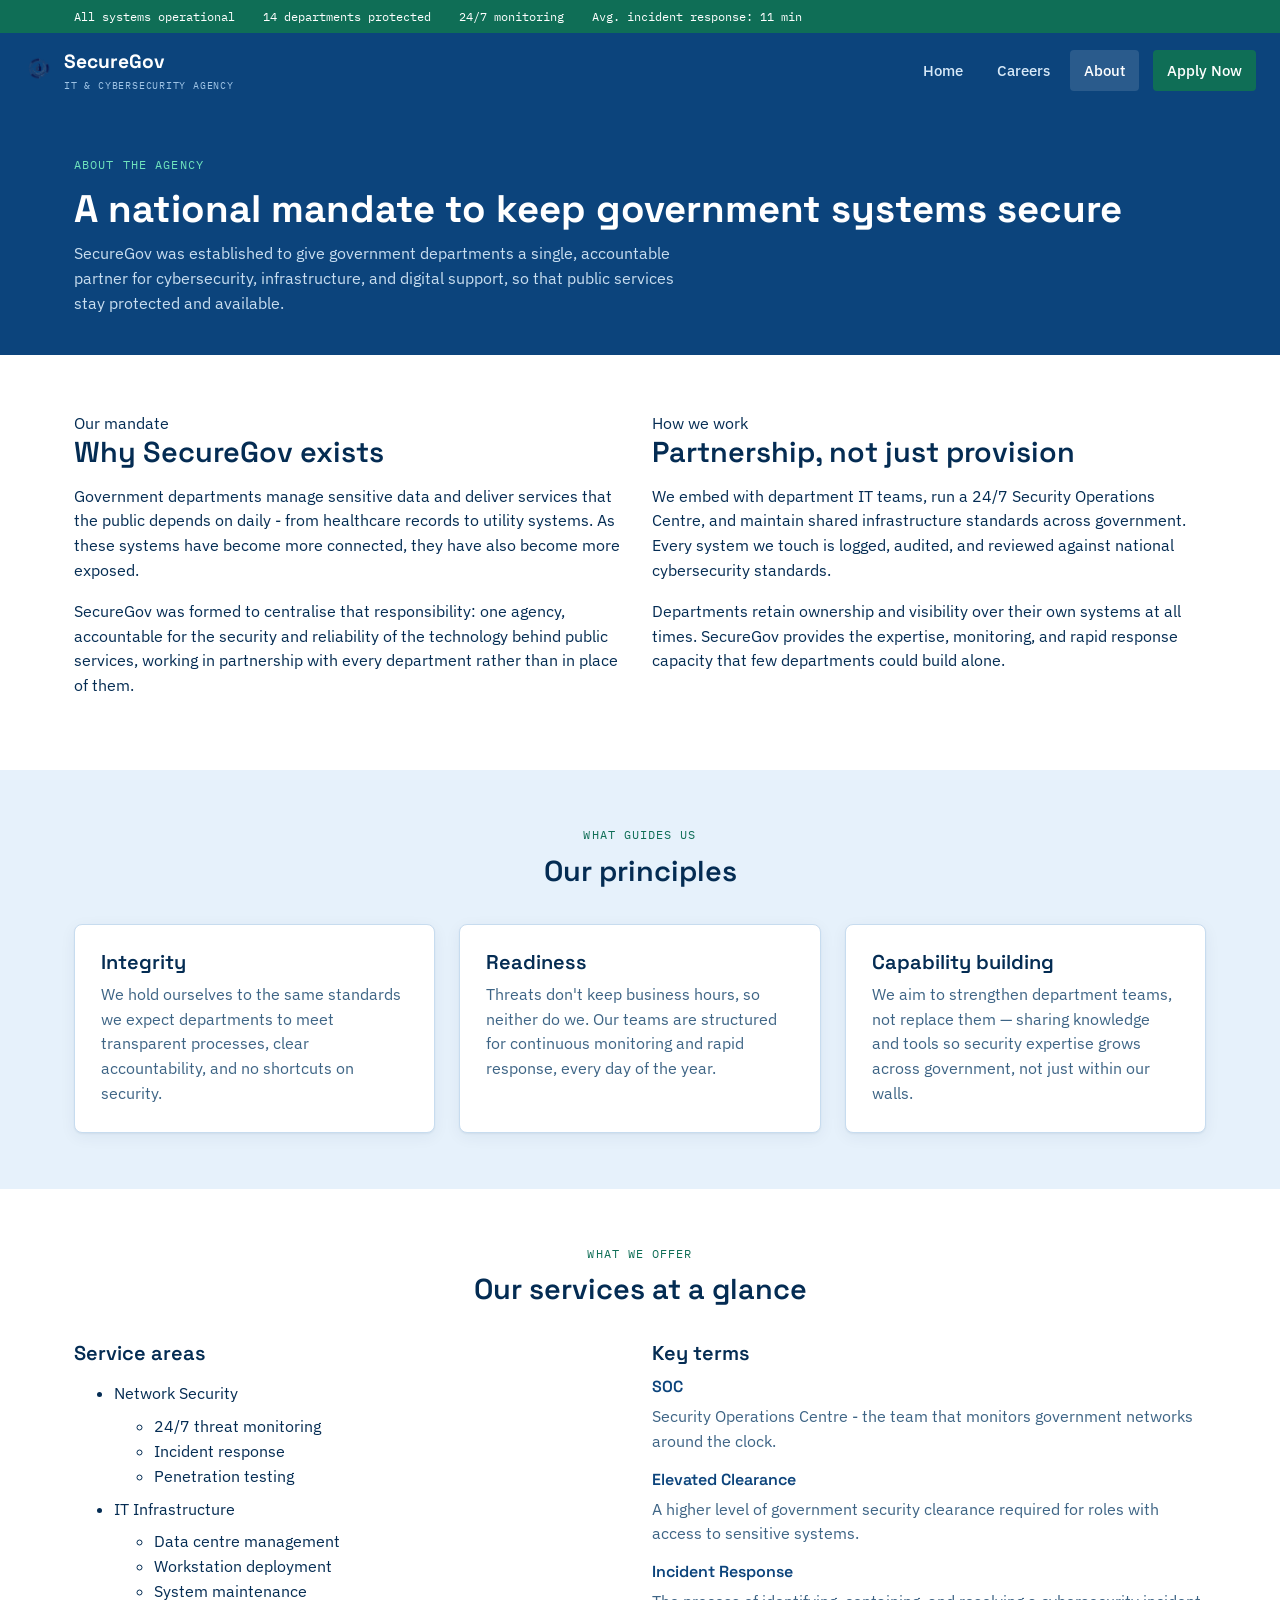
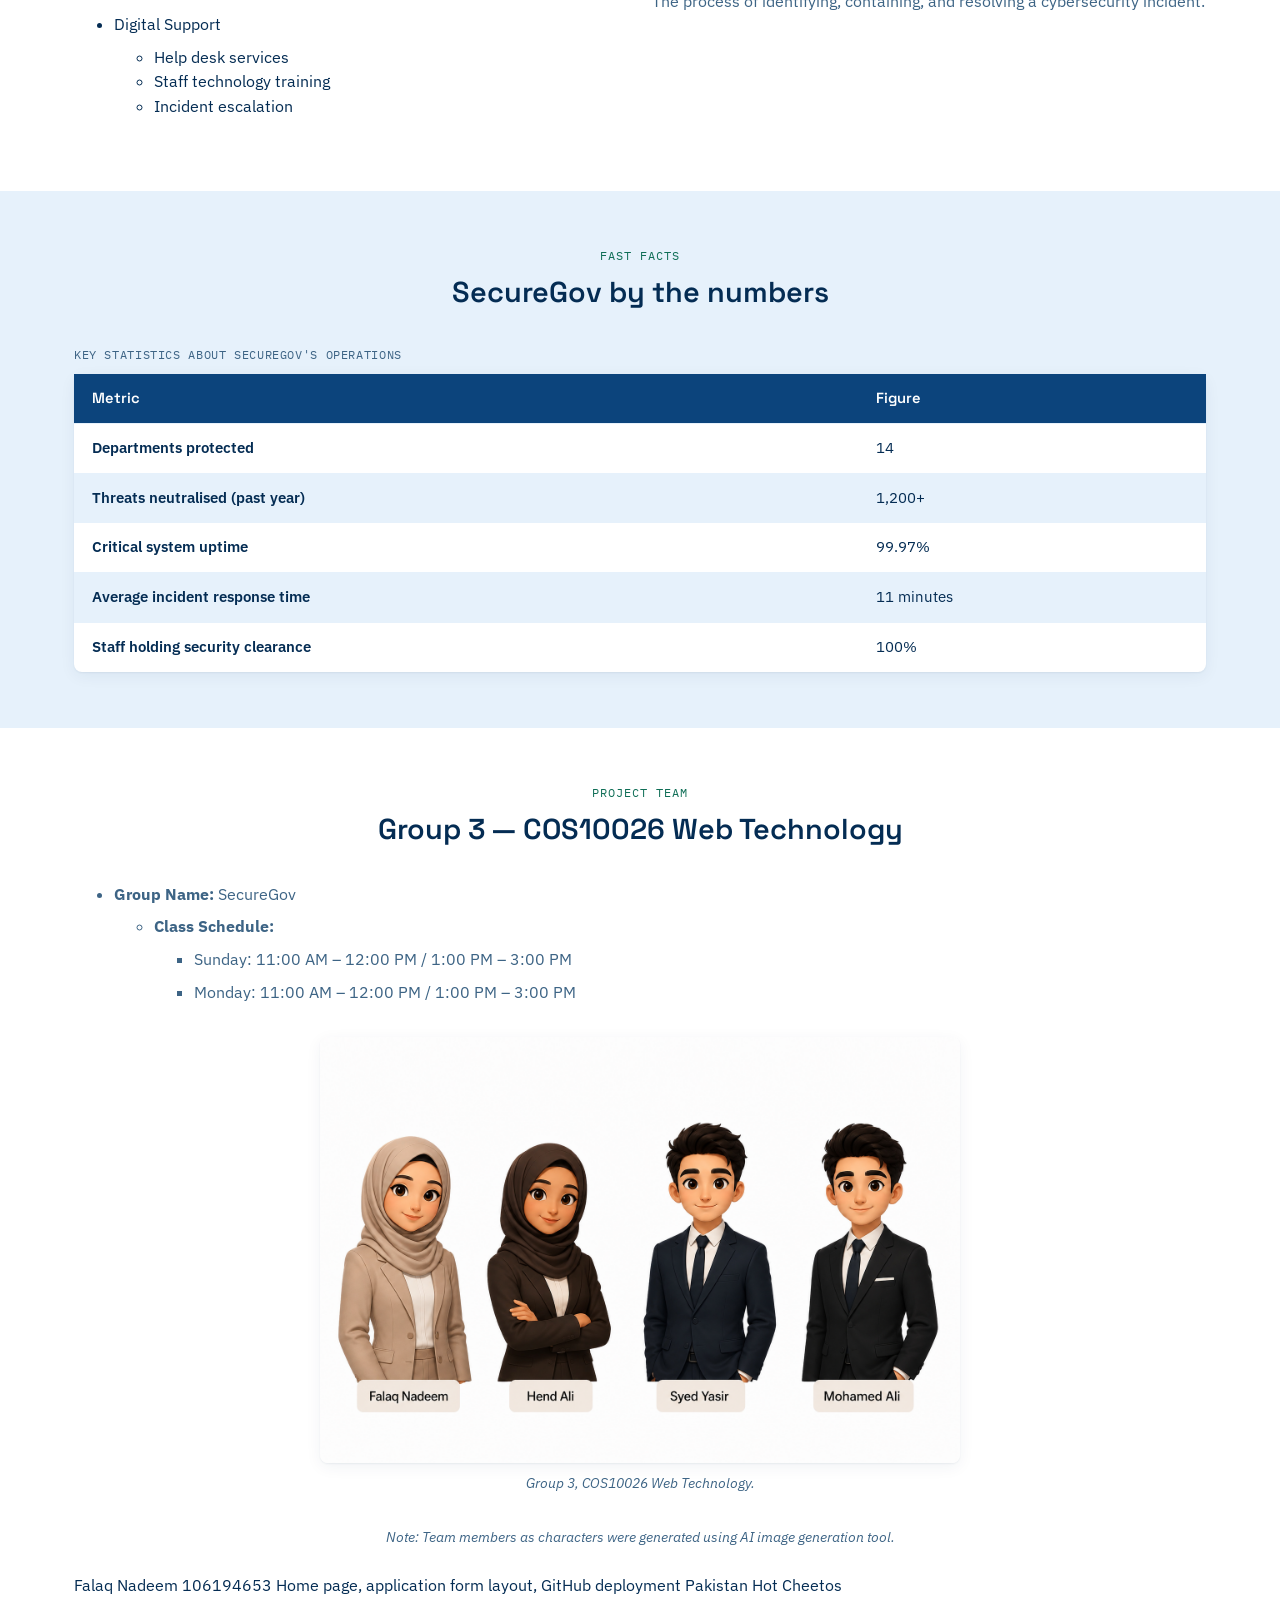
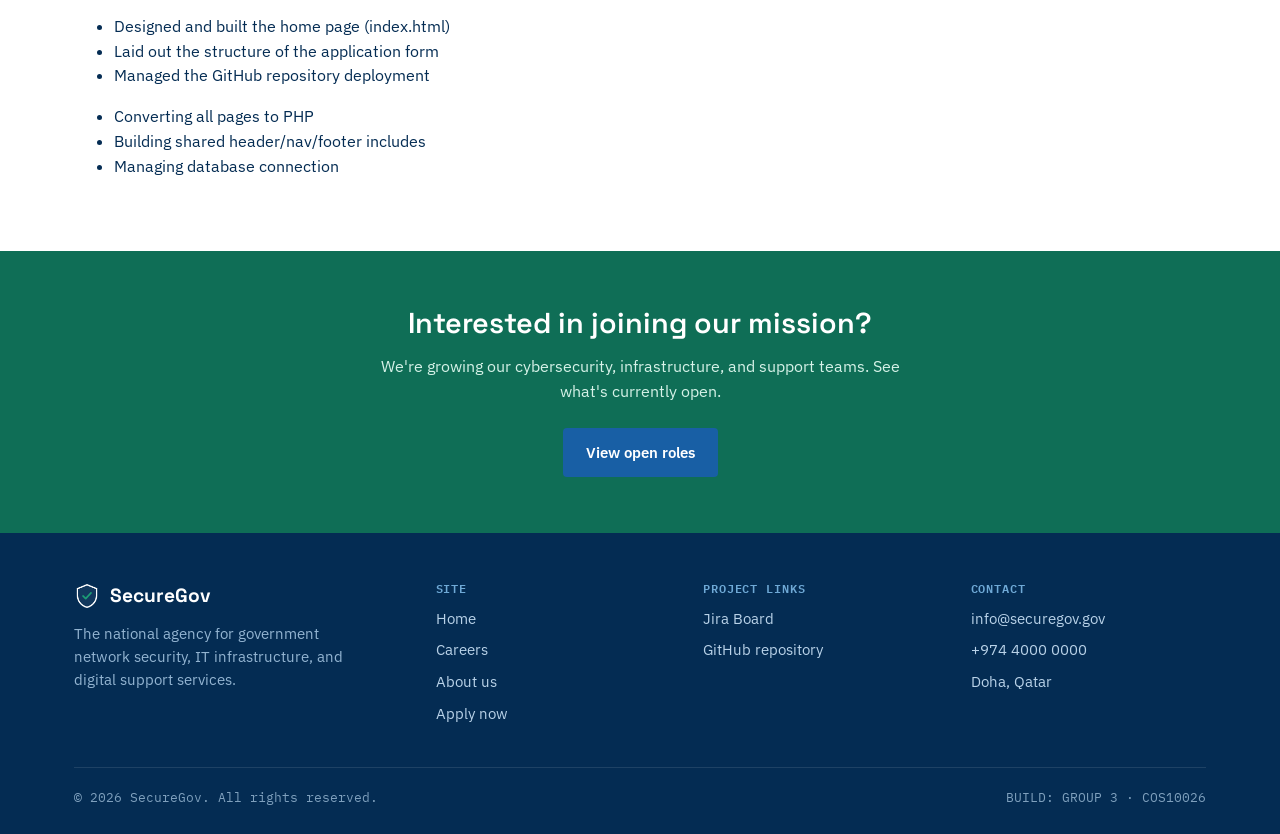
==== about.HTML @ c40da38f "Rename about.PHP to about.HTML" ====
<!DOCTYPE html>
<html lang="en">
<head>
  <meta charset="UTF-8">
  <meta name="viewport" content="width=device-width, initial-scale=1.0">
  <title>About Us | SecureGov</title>
  <meta name="description" content="Learn about SecureGov's mandate, leadership, and approach to protecting government networks and digital infrastructure.">
  <link rel="preconnect" href="https://fonts.googleapis.com">
  <link href="https://fonts.googleapis.com/css2?family=Space+Grotesk:wght@500;600;700&family=IBM+Plex+Sans:wght@400;500;600;700&family=IBM+Plex+Mono:wght@400;500;600&display=swap" rel="stylesheet">
  
  <link rel="stylesheet" href="css/index.css">
  <link rel="stylesheet" href="css/about.css">
</head>
<body>

  <div class="top-bar">
    <div class="container">
      <span>All systems operational</span>
      <span>14 departments protected</span>
      <span>24/7 monitoring</span>
      <span>Avg. incident response: 11 min</span>
    </div>
  </div>

  <header class="site-header">
    <input type="checkbox" id="navigation-toggle-checkbox">
    <div class="nav-row">
      <a href="index.html" class="brand">
        <img src="images/logo.png" alt="SecureGov logo" width="30" height="30">
        <span>SecureGov<span class="org-type">IT &amp; Cybersecurity Agency</span></span>
      </a>
      <label for="navigation-toggle-checkbox" class="navigation-toggle-label">&#9776;</label>
      <nav class="main-nav">
        <a href="index.html">Home</a>
        <a href="jobs.html">Careers</a>
        <a href="about.html" aria-current="page">About</a>
        <a href="apply.html" class="nav-cta">Apply Now</a>
      </nav>
    </div>
  </header>

  <div class="page-header">
    <div class="container">
      <span class="eyebrow-label">About the agency</span>
      <h1>A national mandate to keep government systems secure</h1>
      <p>SecureGov was established to give government departments a single, accountable partner for cybersecurity, infrastructure, and digital support, so that public services stay protected and available.</p>
    </div>
  </div>

  <section class="section-white">
    <div class="container">
      <div class="grid-2">
        <div>
          <span class="eyebrow-label">Our mandate</span>
          <h2>Why SecureGov exists</h2>
          <p>Government departments manage sensitive data and deliver services that the public depends on daily - from healthcare records to utility systems. As these systems have become more connected, they have also become more exposed.</p>
          <p>SecureGov was formed to centralise that responsibility: one agency, accountable for the security and reliability of the technology behind public services, working in partnership with every department rather than in place of them.</p>
        </div>
        <div>
          <span class="eyebrow-label">How we work</span>
          <h2>Partnership, not just provision</h2>
          <p>We embed with department IT teams, run a 24/7 Security Operations Centre, and maintain shared infrastructure standards across government. Every system we touch is logged, audited, and reviewed against national cybersecurity standards.</p>
          <p>Departments retain ownership and visibility over their own systems at all times. SecureGov provides the expertise, monitoring, and rapid response capacity that few departments could build alone.</p>
        </div>
      </div>
    </div>
  </section>

  <section class="section-light">
    <div class="container">
      <div class="section-head center">
        <span class="eyebrow-label">What guides us</span>
        <h2>Our principles</h2>
      </div>
      <div class="grid-3">
        <div class="card">
          <h3>Integrity</h3>
          <p>We hold ourselves to the same standards we expect departments to meet transparent processes, clear accountability, and no shortcuts on security.</p>
        </div>
        <div class="card">
          <h3>Readiness</h3>
          <p>Threats don't keep business hours, so neither do we. Our teams are structured for continuous monitoring and rapid response, every day of the year.</p>
        </div>
        <div class="card">
          <h3>Capability building</h3>
          <p>We aim to strengthen department teams, not replace them — sharing knowledge and tools so security expertise grows across government, not just within our walls.</p>
        </div>
      </div>
    </div>
  </section>

  <section class="section-white">
    <div class="container">
      <div class="section-head center">
        <span class="eyebrow-label">What we offer</span>
        <h2>Our services at a glance</h2>
      </div>
      <div class="grid-2">
        <div>
          <h3>Service areas</h3>
          <ul>
            <li>Network Security
              <ul>
                <li>24/7 threat monitoring</li>
                <li>Incident response</li>
                <li>Penetration testing</li>
              </ul>
            </li>
            <li>IT Infrastructure
              <ul>
                <li>Data centre management</li>
                <li>Workstation deployment</li>
                <li>System maintenance</li>
              </ul>
            </li>
            <li>Digital Support
              <ul>
                <li>Help desk services</li>
                <li>Staff technology training</li>
                <li>Incident escalation</li>
              </ul>
            </li>
          </ul>
        </div>
        <div>
          <h3>Key terms</h3>
          <dl>
            <dt>SOC</dt>
            <dd>Security Operations Centre - the team that monitors government networks around the clock.</dd>
            <dt>Elevated Clearance</dt>
            <dd>A higher level of government security clearance required for roles with access to sensitive systems.</dd>
            <dt>Incident Response</dt>
            <dd>The process of identifying, containing, and resolving a cybersecurity incident.</dd>
          </dl>
        </div>
      </div>
    </div>
  </section>

  <section class="section-light">
    <div class="container">
      <div class="section-head center">
        <span class="eyebrow-label">Fast facts</span>
        <h2>SecureGov by the numbers</h2>
      </div>
      <table>
        <caption>Key statistics about SecureGov's operations</caption>
        <thead>
          <tr>
            <th scope="col">Metric</th>
            <th scope="col">Figure</th>
          </tr>
        </thead>
        <tbody>
          <tr>
            <th scope="row">Departments protected</th>
            <td>14</td>
          </tr>
          <tr>
            <th scope="row">Threats neutralised (past year)</th>
            <td>1,200+</td>
          </tr>
          <tr>
            <th scope="row">Critical system uptime</th>
            <td>99.97%</td>
          </tr>
          <tr>
            <th scope="row">Average incident response time</th>
            <td>11 minutes</td>
          </tr>
          <tr>
            <th scope="row">Staff holding security clearance</th>
            <td>100%</td>
          </tr>
        </tbody>
      </table>
    </div>
  </section>

  <section class="section-white">
    <div class="container">
      <div class="section-head center">
        <span class="eyebrow-label">Project team</span>
        <h2>Group 3 — COS10026 Web Technology</h2>
      </div>

      <ul class="group-info-list">
        <li><strong>Group Name:</strong> SecureGov
          <ul>
            <li><strong>Class Schedule:</strong>
              <ul>
                <li>Sunday: 11:00 AM – 12:00 PM / 1:00 PM – 3:00 PM</li>
                <li>Monday: 11:00 AM – 12:00 PM / 1:00 PM – 3:00 PM</li>
              </ul>
            </li>
          </ul>
        </li>
      </ul>

      <figure class="group-figure">
        <img src="images/team-logo.png" alt="AI-generated avatars of Group 3 team members">
        <figcaption>Group 3, COS10026 Web Technology.</figcaption>
      </figure>
      <p class="ai-credit"><em>Note: Team members as characters were generated using AI image generation tool.</em></p>

      <div class="table-scroll">
       <tr>
  <th scope="row" data-label="Name">Falaq Nadeem</th>

  <td data-label="Student ID">
    106194653
  </td>

  <td data-label="Contribution">
    Home page, application form layout, GitHub deployment
  </td>

  <td data-label="Hometown">
    Pakistan
  </td>

  <td data-label="Coding Snack">
    Hot Cheetos
  </td>

  <td data-label="Part 1">
    <ul>
      <li>Designed and built the home page (index.html)</li>
      <li>Laid out the structure of the application form</li>
      <li>Managed the GitHub repository deployment</li>
    </ul>
  </td>

  <td data-label="Part 2">
    <ul>
      <li>Converting all pages to PHP</li>
      <li>Building shared header/nav/footer includes</li>
      <li>Managing database connection</li>
    </ul>
  </td>
</tr>
        </div>
    </div>
  </section>

  <section class="cta-band">
    <div class="container">
      <h2>Interested in joining our mission?</h2>
      <p>We're growing our cybersecurity, infrastructure, and support teams. See what's currently open.</p>
      <a href="jobs.html" class="btn btn-primary">View open roles</a>
    </div>
  </section>

  <footer class="site-footer">
    <div class="container">
      <div class="footer-grid">
        <div>
          <a href="index.html" class="brand footer-brand">
            <img src="images/shield-logo-footer.png" alt="SecureGov logo" width="26">
            <span>SecureGov</span>
          </a>
          <p>The national agency for government network security, IT infrastructure, and digital support services.</p>
        </div>
        <div class="footer-col">
          <h3>Site</h3>
          <ul>
            <li><a href="index.html">Home</a></li>
            <li><a href="jobs.html">Careers</a></li>
            <li><a href="about.html">About us</a></li>
            <li><a href="apply.html">Apply now</a></li>
          </ul>
        </div>
        <div class="footer-col">
          <h3>Project Links</h3>
          <ul>
            <li><a href="https://buc-team-securegov.atlassian.net/jira/software/projects/SEC/boards/1" target="_blank">Jira Board</a></li>
            <li><a href="https://github.com/falaq01/Group3-cos10026" target="_blank">GitHub repository</a></li>
          </ul>
        </div>
        <div class="footer-col">
          <h3>Contact</h3>
          <ul>
            <li><a href="mailto:info@securegov.gov">info@securegov.gov</a></li>
            <li><a href="tel:+974400000000">+974 4000 0000</a></li>
            <li>Doha, Qatar</li>
          </ul>
        </div>
      </div>
      <div class="footer-bottom">
        <span>&copy; 2026 SecureGov. All rights reserved.</span>
        <span>BUILD: GROUP 3 &middot; COS10026</span>
      </div>
    </div>
  </footer>
</body>
</html>
---- css/index.css ----
:root {
  --navy-deep: #0C447C;
  --navy-darker: #042C53;
  --blue-primary: #185FA5;
  --blue-accent: #378ADD;
  --teal-secondary: #0F6E56;
  --teal-bright: #1D9E75;
  --bg-light: #E6F1FB;
  --white: #FFFFFF;
  --border-soft: #C7DCEF;
  --text-muted: #3D6485;
  --shadow-card: 0 1px 2px rgba(4, 44, 83, 0.06), 0 4px 16px rgba(4, 44, 83, 0.06);

  --font-display: 'Space Grotesk', Arial, sans-serif;
  --font-body: 'IBM Plex Sans', Arial, sans-serif;
  --font-mono: 'IBM Plex Mono', 'Courier New', monospace;

  --max-width: 1180px;
  --radius-sm: 4px;
  --radius-md: 8px;
}

* { box-sizing: border-box; }

body {
  margin: 0;
  font-family: var(--font-body);
  color: var(--navy-darker);
  background: var(--bg-light);
  line-height: 1.55;
}

h1, h2, h3, h4 {
  font-family: var(--font-display);
  color: var(--navy-darker);
  line-height: 1.15;
  margin: 0 0 0.5em 0;
}
h1 { font-size: 2.4rem; font-weight: 700; }
h2 { font-size: 1.8rem; font-weight: 600; }
h3 { font-size: 1.25rem; font-weight: 600; }

p { margin: 0 0 1em 0; }

a {
  color: var(--blue-primary);
  text-decoration: none;
}
a:hover { color: var(--blue-accent); }

img { max-width: 100%; display: block; }

.container {
  max-width: var(--max-width);
  margin: 0 auto;
  padding: 0 24px;
}

a:focus, button:focus, input:focus, select:focus, textarea:focus, label:focus-within {
  outline: 3px solid var(--teal-bright);
  outline-offset: 2px;
}

.top-bar {
  background: var(--teal-secondary);
  color: var(--white);
  font-family: var(--font-mono);
  font-size: 0.78rem;
}
.top-bar .container {
  display: flex;
  flex-wrap: wrap;
  gap: 10px 28px;
  padding: 7px 24px;
}

header.site-header {
  background: var(--navy-deep);
}
.nav-row {
  display: flex;
  align-items: center;
  justify-content: space-between;
  padding: 14px 24px;
  flex-wrap: wrap;
}
.brand {
  display: flex;
  align-items: center;
  gap: 10px;
  color: var(--white);
  font-family: var(--font-display);
  font-weight: 700;
  font-size: 1.2rem;
}
.brand:hover { color: var(--white); }
.brand .org-type {
  display: block;
  font-family: var(--font-mono);
  font-weight: 400;
  font-size: 0.62rem;
  letter-spacing: 0.08em;
  color: #9FC4E6;
  text-transform: uppercase;
  margin-top: 1px;
}

#navigation-toggle-checkbox {
  position: absolute;
  left: -9999px;
}
.navigation-toggle-label {
  display: none;
  color: var(--white);
  font-size: 1.7rem;
  line-height: 1;
  cursor: pointer;
  padding: 4px 8px;
}

nav.main-nav {
  display: flex;
  align-items: center;
  gap: 6px;
}
nav.main-nav a {
  color: #D7E9F8;
  font-weight: 500;
  font-size: 0.94rem;
  padding: 9px 14px;
  border-radius: var(--radius-sm);
}
nav.main-nav a:hover { background: rgba(255,255,255,0.08); color: var(--white); }
nav.main-nav a[aria-current="page"] { color: var(--white); background: rgba(255,255,255,0.12); }
nav.main-nav a.nav-cta { background: var(--teal-secondary); color: var(--white); margin-left: 8px; }
nav.main-nav a.nav-cta:hover { background: var(--teal-bright); }

@media (max-width: 860px) {
  .navigation-toggle-label { display: block; order: 1; }
  .brand { order: 0; }
  nav.main-nav {
    order: 2;
    flex-basis: 100%;
    flex-direction: column;
    align-items: stretch;
    gap: 2px;
    max-height: 0;
    overflow: hidden;
    transition: max-height 0.25s ease;
  }
  #navigation-toggle-checkbox:checked ~ .nav-row nav.main-nav,
  #navigation-toggle-checkbox:checked + .nav-row nav.main-nav {
    max-height: 400px;
    padding-top: 10px;
  }
  nav.main-nav a.nav-cta { margin-left: 0; text-align: center; }
}

.btn {
  display: inline-block;
  font-family: var(--font-body);
  font-weight: 600;
  font-size: 0.95rem;
  padding: 12px 22px;
  border-radius: var(--radius-sm);
  border: 1.5px solid transparent;
  cursor: pointer;
  text-align: center;
}
.btn-primary { background: var(--blue-primary); color: var(--white); }
.btn-primary:hover { background: var(--blue-accent); color: var(--white); }
.btn-cta { background: var(--teal-secondary); color: var(--white); }
.btn-cta:hover { background: var(--teal-bright); color: var(--white); }
.btn-outline { background: transparent; color: var(--white); border-color: rgba(255,255,255,0.55); }
.btn-outline:hover { background: rgba(255,255,255,0.1); border-color: var(--white); }
.btn-outline-dark { background: transparent; color: var(--blue-primary); border-color: var(--blue-primary); }
.btn-outline-dark:hover { background: var(--blue-primary); color: var(--white); }

.hero {
  background: linear-gradient(135deg, #071832 0%, #0C447C 55%, #185FA5 100%);
  color: var(--white);
}
.hero .container {
  display: grid;
  grid-template-columns: 1.1fr 0.9fr;
  align-items: center;
  gap: 40px;
  padding: 64px 24px 76px;
}
.hero .eyebrow {
  font-family: var(--font-mono);
  font-size: 0.78rem;
  letter-spacing: 0.1em;
  text-transform: uppercase;
  color: #6FE3BD;
  margin-bottom: 14px;
  display: block;
}
.hero h1 { color: var(--white); margin-bottom: 18px; }
.hero p.lead { font-size: 1.08rem; color: #C9DEF0; max-width: 540px; margin-bottom: 28px; }
.hero-actions { display: flex; gap: 14px; flex-wrap: wrap; }

@media (max-width: 860px) {
  .hero .container { grid-template-columns: 1fr; padding: 44px 20px 50px; }
  .hero-visual { order: -1; max-width: 280px; margin: 0 auto; }
}

.node-diagram { width: 100%; height: auto; }
.node-diagram .line { stroke: #3D7CB4; stroke-width: 1.4; opacity: 0.85; }
.node-diagram .pulse-line { stroke: #6FE3BD; stroke-width: 1.6; stroke-dasharray: 6 6; }
.node-diagram .node-outer { fill: rgba(55, 138, 221, 0.18); }
.node-diagram .node-core { fill: #378ADD; }
.node-diagram .node-core.teal { fill: #1D9E75; }
.node-diagram .node-core.center { fill: #FFFFFF; }

section { padding: 56px 0; }
.section-light { background: var(--bg-light); }
.section-white { background: var(--white); }
.section-navy { background: var(--navy-deep); color: var(--white); }

.section-head { max-width: 640px; margin-bottom: 36px; }
.section-head.center { margin-left: auto; margin-right: auto; text-align: center; }
.section-head .eyebrow-label {
  font-family: var(--font-mono);
  font-size: 0.75rem;
  letter-spacing: 0.09em;
  text-transform: uppercase;
  color: var(--teal-secondary);
  display: block;
  margin-bottom: 10px;
}
.section-navy .section-head .eyebrow-label { color: #6FE3BD; }
.section-head p { color: var(--text-muted); }
.section-navy .section-head p { color: #C9DEF0; }

.grid-3 { display: grid; grid-template-columns: repeat(3, 1fr); gap: 24px; }
.grid-2 { display: grid; grid-template-columns: repeat(2, 1fr); gap: 24px; }
@media (max-width: 860px) {
  .grid-3, .grid-2 { grid-template-columns: 1fr; }
}

.card {
  background: var(--white);
  border: 1px solid var(--border-soft);
  border-radius: var(--radius-md);
  padding: 26px;
  box-shadow: var(--shadow-card);
}
.card .icon-badge {
  width: 44px; height: 44px;
  border-radius: var(--radius-sm);
  background: var(--bg-light);
  display: flex; align-items: center; justify-content: center;
  margin-bottom: 14px;
}
.card .icon-badge svg { width: 22px; height: 22px; }
.card h3 { margin-bottom: 8px; }
.card p:last-child { margin-bottom: 0; color: var(--text-muted); }

.stat-row {
  display: grid;
  grid-template-columns: repeat(4, 1fr);
  gap: 24px;
  border-top: 1px solid rgba(255,255,255,0.15);
  border-bottom: 1px solid rgba(255,255,255,0.15);
  padding: 32px 0;
}
.stat .num {
  font-family: var(--font-mono);
  font-size: 2rem;
  font-weight: 600;
  color: var(--teal-bright);
  display: block;
}
.stat .label { font-size: 0.85rem; color: #C9DEF0; }
@media (max-width: 860px) {
  .stat-row { grid-template-columns: repeat(2, 1fr); gap: 28px; }
}

.cta-band { background: var(--teal-secondary); color: var(--white); text-align: center; }
.cta-band h2 { color: var(--white); }
.cta-band p { color: #D6F2E8; max-width: 560px; margin: 0 auto 24px; }

footer.site-footer {
  background: var(--navy-darker);
  color: #B9D2E8;
  padding: 48px 0 26px;
  font-size: 0.92rem;
}
.footer-grid {
  display: grid;
  grid-template-columns: 1.4fr 1fr 1fr 1fr;
  gap: 32px;
  padding-bottom: 32px;
  border-bottom: 1px solid rgba(255,255,255,0.1);
}
.footer-grid .brand { color: var(--white); margin-bottom: 12px; }
.footer-grid p { color: #93B4D1; max-width: 280px; }
.footer-col h3 {
  font-family: var(--font-mono);
  font-size: 0.78rem;
  letter-spacing: 0.07em;
  text-transform: uppercase;
  color: #6FA9D6;
  margin-bottom: 12px;
}
.footer-col ul { list-style: none; margin: 0; padding: 0; }
.footer-col li { margin-bottom: 9px; }
.footer-col a { color: #B9D2E8; }
.footer-col a:hover { color: var(--white); }
.footer-bottom {
  display: flex; justify-content: space-between; align-items: center;
  flex-wrap: wrap; gap: 12px; padding-top: 20px;
  font-size: 0.82rem; color: #7FA0BD; font-family: var(--font-mono);
}
@media (max-width: 860px) { .footer-grid { grid-template-columns: 1fr 1fr; } }
@media (max-width: 560px) { .footer-grid { grid-template-columns: 1fr; } }

table {
  width: 100%;
  border-collapse: collapse;
  background: var(--white);
  border-radius: var(--radius-md);
  overflow: hidden;
  box-shadow: var(--shadow-card);
}
caption {
  text-align: left;
  font-family: var(--font-mono);
  font-size: 0.78rem;
  letter-spacing: 0.05em;
  text-transform: uppercase;
  color: var(--text-muted);
  margin-bottom: 10px;
}
th, td {
  text-align: left;
  padding: 13px 18px;
  border-bottom: 1px solid var(--bg-light);
  font-size: 0.92rem;
}
thead th {
  background: var(--navy-deep);
  color: var(--white);
  font-family: var(--font-display);
  font-weight: 600;
}
tbody th { color: var(--navy-darker); font-weight: 600; }
tbody tr:last-child td, tbody tr:last-child th { border-bottom: none; }
tbody tr:nth-child(even) { background: var(--bg-light); }

dl { margin: 0; }
dt {
  font-family: var(--font-display);
  font-weight: 600;
  color: var(--navy-deep);
  margin-top: 14px;
}
dt:first-child { margin-top: 0; }
dd { margin: 4px 0 0 0; color: var(--text-muted); }

ul ul { margin-top: 8px; margin-bottom: 8px; }

.page-header { background: var(--navy-deep); color: var(--white); padding: 48px 0 40px; }
.page-header .eyebrow-label {
  font-family: var(--font-mono);
  font-size: 0.78rem;
  letter-spacing: 0.09em;
  text-transform: uppercase;
  color: #6FE3BD;
  display: block;
  margin-bottom: 12px;
}
.page-header h1 { color: var(--white); margin-bottom: 10px; }
.page-header p { color: #C9DEF0; max-width: 620px; margin: 0; }
.page-header p { color: #C9DEF0; max-width: 620px; margin: 0; }
---- css/about.css ----
.group-info-list {
  margin: 24px 0 32px;
  color: #3d6485;
}

.group-info-list li {
  margin-bottom: 8px;
}

.group-figure {
  text-align: center;
  max-width: 640px;
  margin: 0 auto 32px;
}

.group-figure img {
  border-radius: 8px;
  box-shadow:
    0 1px 2px rgba(4, 44, 83, 0.06),
    0 4px 16px rgba(4, 44, 83, 0.06);
  max-width: 100%;
}

.group-figure figcaption {
  margin-top: 10px;
  color: #3d6485;
  font-size: 0.88rem;
  font-style: italic;
}

.table-scroll {
  width: 100%;
  margin-top: 24px;
}

.team-table {
  width: 100%;
  border-collapse: collapse;
  background-color: #ffffff;
  border-radius: 8px;
  overflow: hidden;
  box-shadow: 0 4px 16px rgba(4, 44, 83, 0.06);
}

.team-table th,
.team-table td {
  padding: 14px 16px;
  font-size: 0.9rem;
  text-align: left;
  vertical-align: top;
  border-bottom: 1px solid #e6f1fb;
}

.team-table thead th {
  background-color: #0c447c;
  color: #ffffff;
  font-weight: 600;
}

.team-table td ul {
  padding-left: 18px;
  margin: 0;
}

.team-table td ul li {
  margin-bottom: 4px;
  font-size: 0.85rem;
}

tr:hover {
  background-color: #e6f1fb;
}

.ai-credit {
  margin-top: 16px;
  font-size: 0.88rem;
  color: #3d6485;
  text-align: center;
}

.footer-brand {
  margin-bottom: 14px;
  display: inline-flex;
}

@media (max-width: 768px) {
  .group-figure {
    max-width: 100%;
  }

  .table-scroll {
    overflow-x: visible;
  }

  .team-table,
  .team-table thead,
  .team-table tbody,
  .team-table th,
  .team-table td,
  .team-table tr {
    display: block;
  }

  .team-table thead tr {
    position: absolute;
    top: -9999px;
    left: -9999px;
  }

  .team-table tbody tr {
    margin-bottom: 20px;
    border: 1px solid #c7dcef;
    border-radius: 12px;
    background: #ffffff;
    padding: 16px;
    box-shadow: 0 4px 16px rgba(4, 44, 83, 0.08);
  }

  .team-table tbody tr:hover {
    background-color: #ffffff;
  }

  .team-table td {
    border: none;
    border-bottom: 1px solid #e6f1fb;
    position: relative;
    padding: 10px 0;
    font-size: 0.88rem;
  }

  .team-table tr td:last-child {
    border-bottom: none;
  }

  .team-table td::before {
    content: attr(data-label);
    display: block;
    font-weight: 700;
    color: #0c447c;
    font-size: 0.82rem;
    text-transform: uppercase;
    letter-spacing: 0.5px;
    margin-bottom: 4px;
  }

  .team-table td ul {
    padding-left: 16px;
    margin-top: 4px;
  }
}
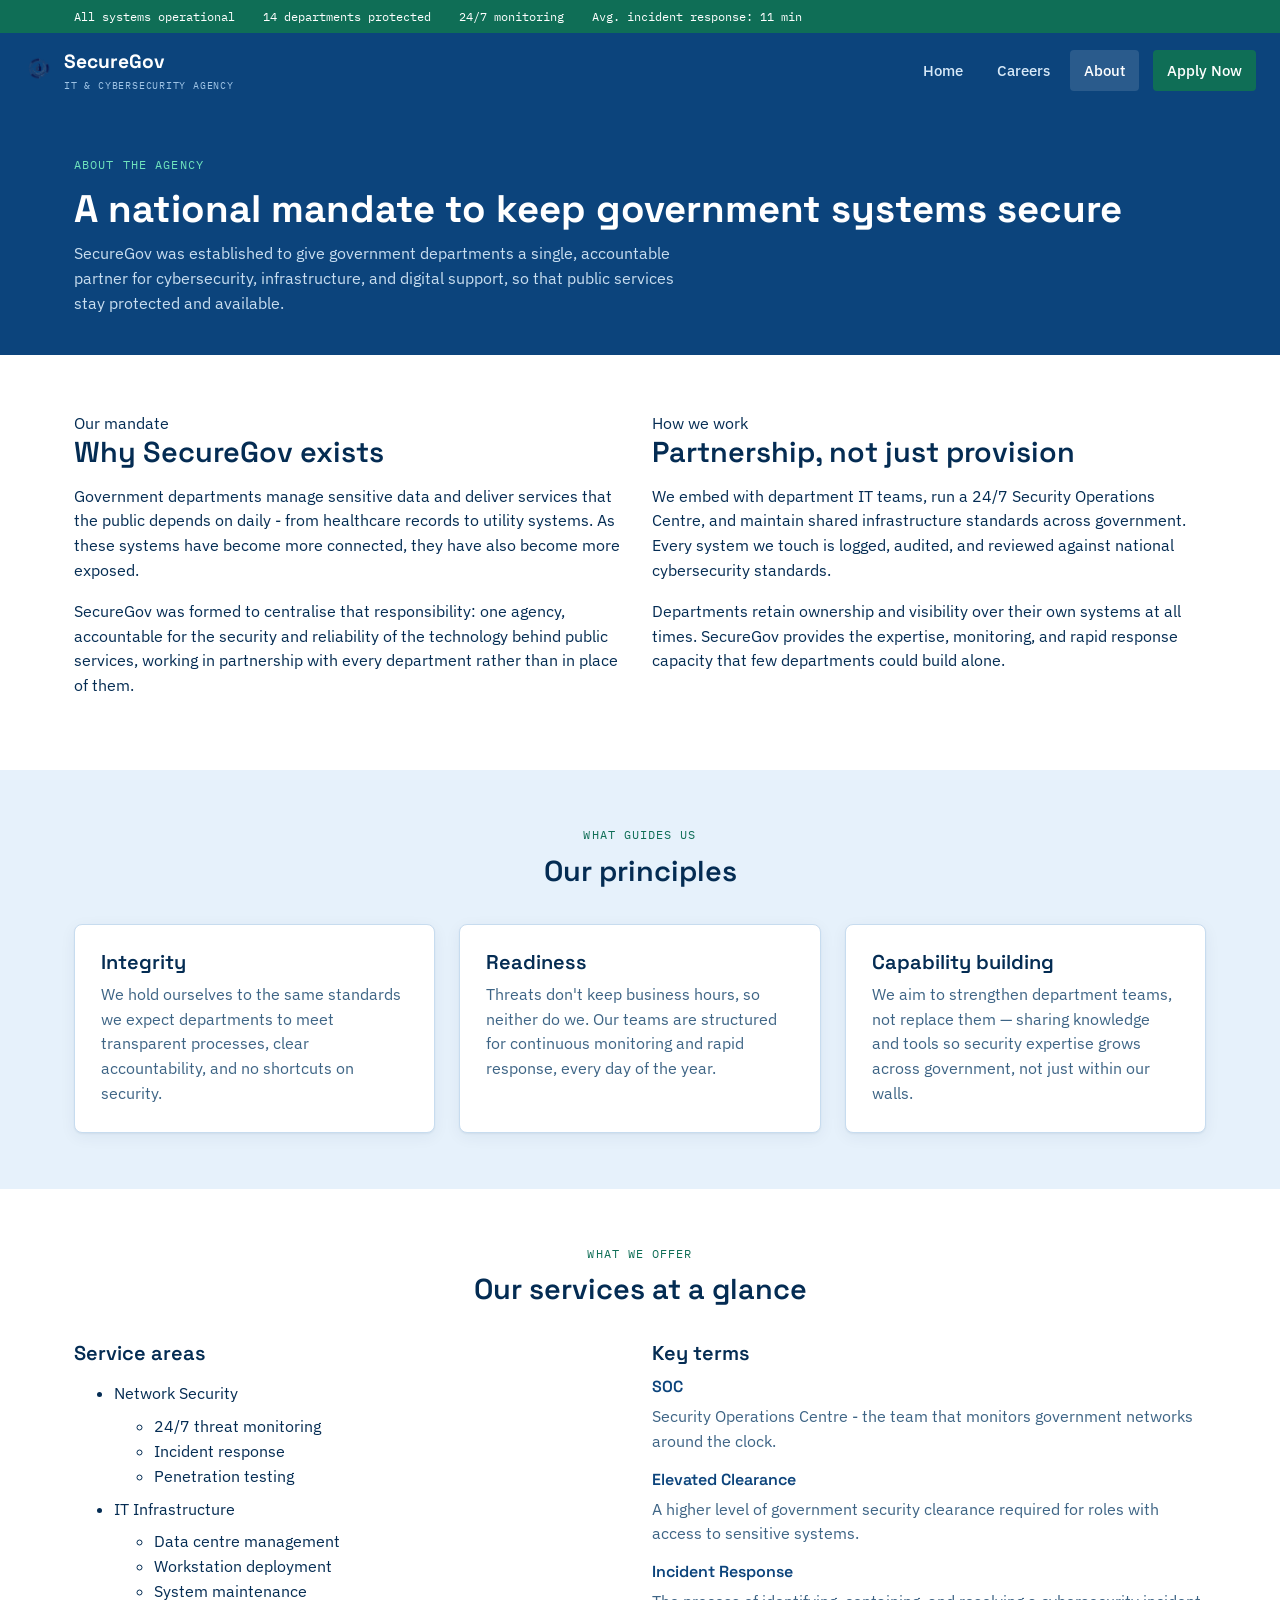
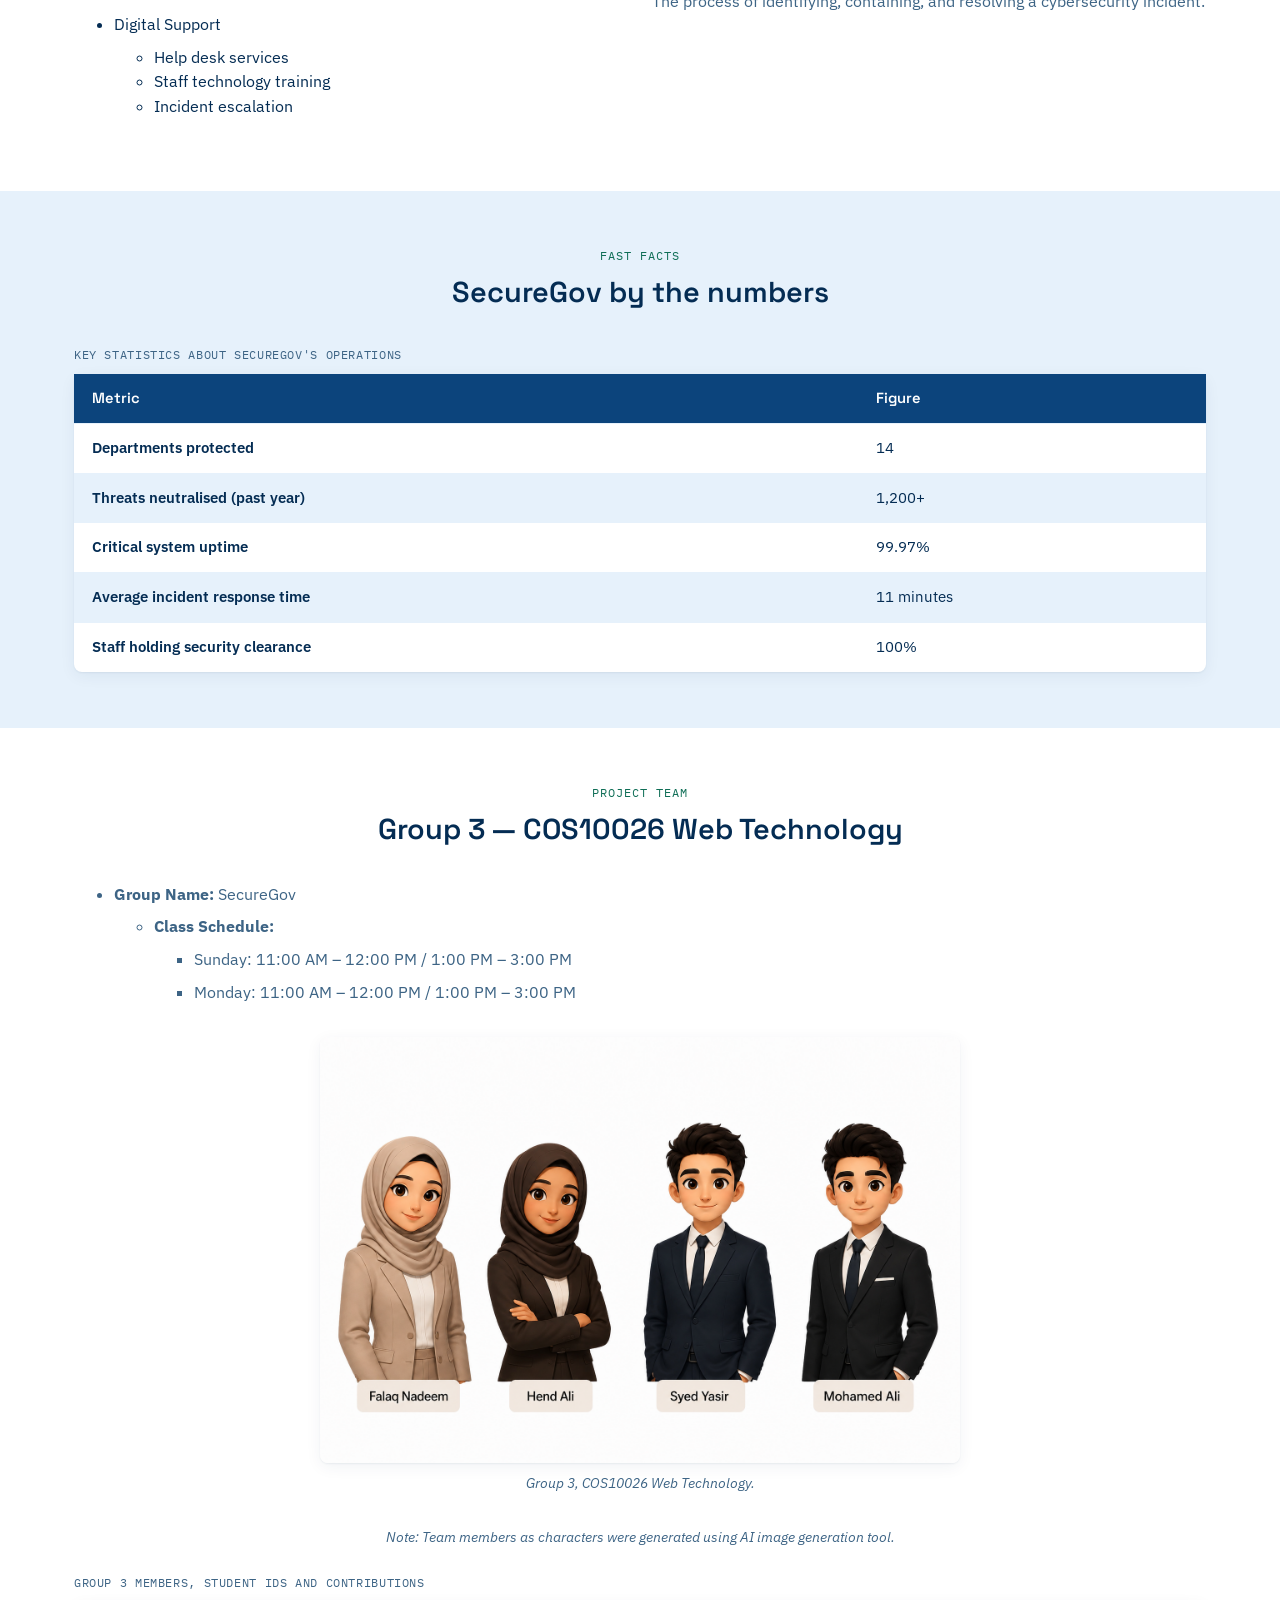
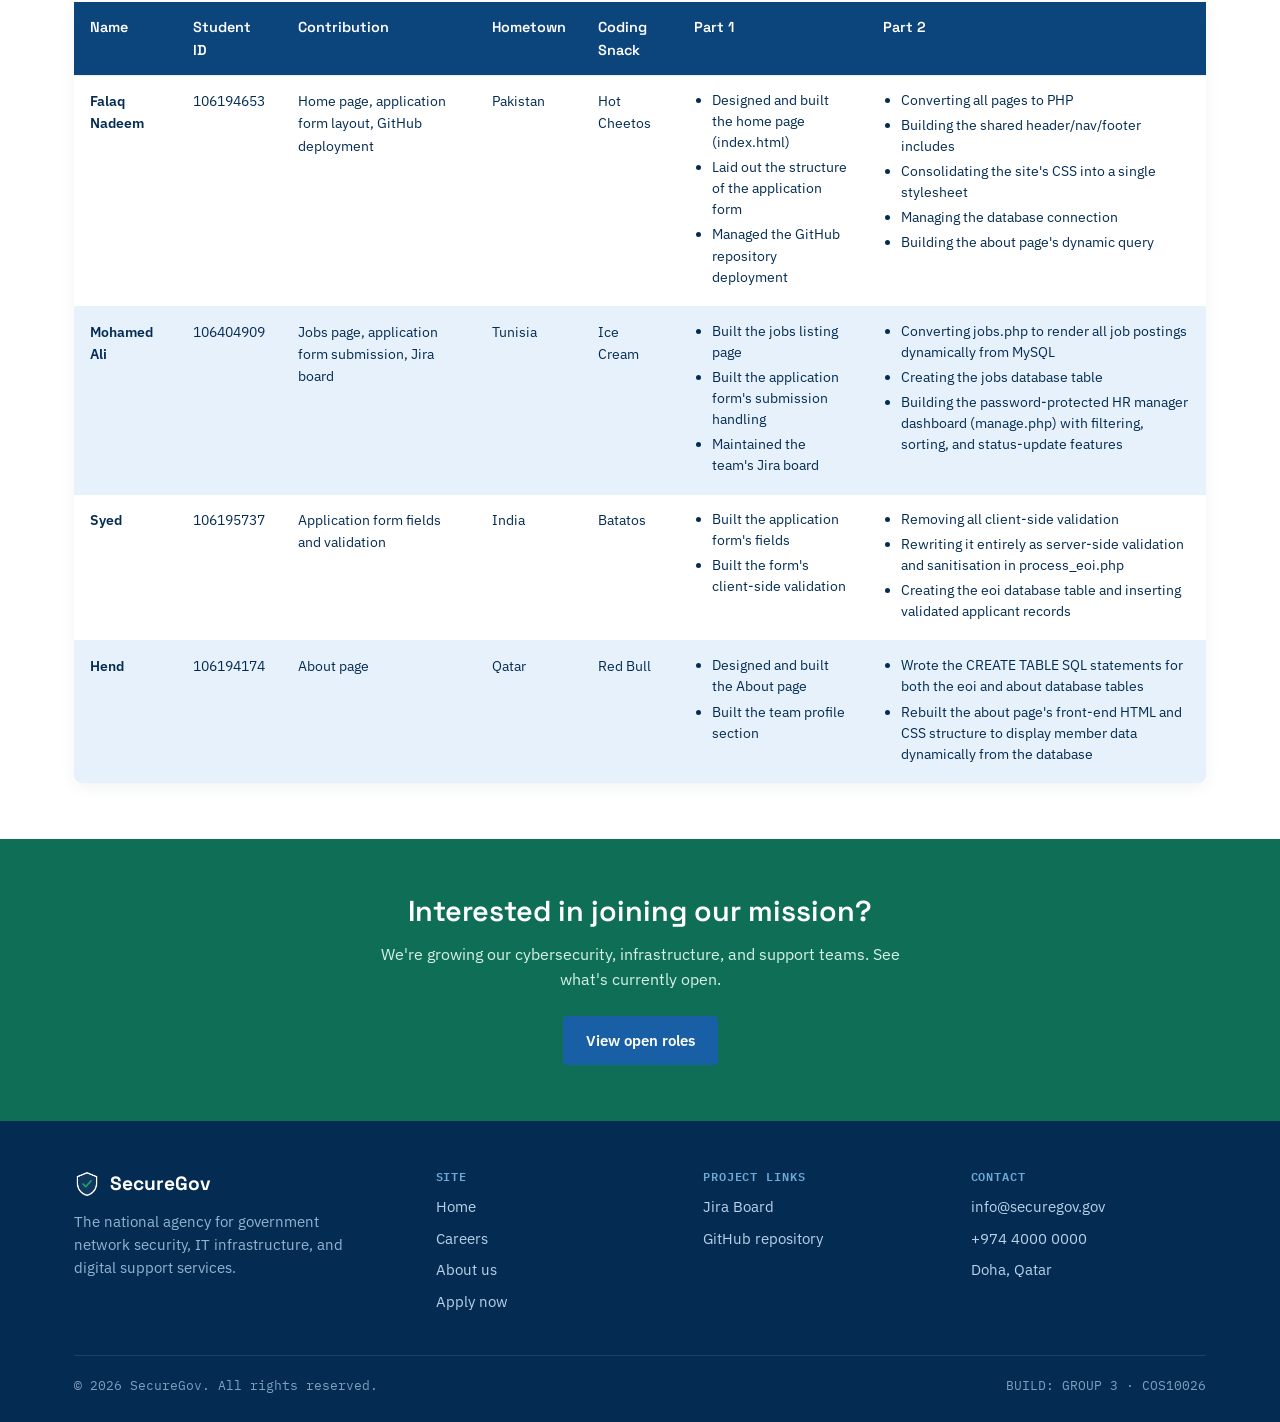
==== commit c3413e76: "Refactor about.HTML structure and content" ====
--- a/about.HTML
+++ b/about.HTML
@@ -1,296 +1,473 @@
-<!DOCTYPE html>
+<!doctype html>
 <html lang="en">
-<head>
-  <meta charset="UTF-8">
-  <meta name="viewport" content="width=device-width, initial-scale=1.0">
-  <title>About Us | SecureGov</title>
-  <meta name="description" content="Learn about SecureGov's mandate, leadership, and approach to protecting government networks and digital infrastructure.">
-  <link rel="preconnect" href="https://fonts.googleapis.com">
-  <link href="https://fonts.googleapis.com/css2?family=Space+Grotesk:wght@500;600;700&family=IBM+Plex+Sans:wght@400;500;600;700&family=IBM+Plex+Mono:wght@400;500;600&display=swap" rel="stylesheet">
-  
-  <link rel="stylesheet" href="css/index.css">
-  <link rel="stylesheet" href="css/about.css">
-</head>
-<body>
-
-  <div class="top-bar">
-    <div class="container">
-      <span>All systems operational</span>
-      <span>14 departments protected</span>
-      <span>24/7 monitoring</span>
-      <span>Avg. incident response: 11 min</span>
+  <head>
+    <meta charset="UTF-8" />
+    <meta name="viewport" content="width=device-width, initial-scale=1.0" />
+    <title>About Us | SecureGov</title>
+    <meta
+      name="description"
+      content="Learn about SecureGov's mandate, leadership, and approach to protecting government networks and digital infrastructure."
+    />
+    <link rel="preconnect" href="https://fonts.googleapis.com" />
+    <link
+      href="https://fonts.googleapis.com/css2?family=Space+Grotesk:wght@500;600;700&family=IBM+Plex+Sans:wght@400;500;600;700&family=IBM+Plex+Mono:wght@400;500;600&display=swap"
+      rel="stylesheet"
+    />
+    <link rel="stylesheet" href="css/index.css" />
+    <link rel="stylesheet" href="css/about.css" />
+  </head>
+  <body>
+    <div class="top-bar">
+      <div class="container">
+        <span>All systems operational</span>
+        <span>14 departments protected</span> <span>24/7 monitoring</span>
+        <span>Avg. incident response: 11 min</span>
+      </div>
     </div>
-  </div>
-
-  <header class="site-header">
-    <input type="checkbox" id="navigation-toggle-checkbox">
-    <div class="nav-row">
-      <a href="index.html" class="brand">
-        <img src="images/logo.png" alt="SecureGov logo" width="30" height="30">
-        <span>SecureGov<span class="org-type">IT &amp; Cybersecurity Agency</span></span>
-      </a>
-      <label for="navigation-toggle-checkbox" class="navigation-toggle-label">&#9776;</label>
-      <nav class="main-nav">
-        <a href="index.html">Home</a>
-        <a href="jobs.html">Careers</a>
-        <a href="about.html" aria-current="page">About</a>
-        <a href="apply.html" class="nav-cta">Apply Now</a>
-      </nav>
+    <header class="site-header">
+      <input type="checkbox" id="navigation-toggle-checkbox" />
+      <div class="nav-row">
+        <a href="index.html" class="brand">
+          <img
+            src="images/logo.png"
+            alt="SecureGov logo"
+            width="30"
+            height="30"
+          />
+          <span
+            >SecureGov<span class="org-type"
+              >IT &amp; Cybersecurity Agency</span
+            ></span
+          >
+        </a>
+        <label for="navigation-toggle-checkbox" class="navigation-toggle-label"
+          >&#9776;</label
+        >
+        <nav class="main-nav">
+          <a href="index.html">Home</a> <a href="jobs.html">Careers</a>
+          <a href="about.html" aria-current="page">About</a>
+          <a href="apply.html" class="nav-cta">Apply Now</a>
+        </nav>
+      </div>
+    </header>
+    <div class="page-header">
+      <div class="container">
+        <span class="eyebrow-label">About the agency</span>
+        <h1>A national mandate to keep government systems secure</h1>
+        <p>
+          SecureGov was established to give government departments a single,
+          accountable partner for cybersecurity, infrastructure, and digital
+          support, so that public services stay protected and available.
+        </p>
+      </div>
     </div>
-  </header>
-
-  <div class="page-header">
-    <div class="container">
-      <span class="eyebrow-label">About the agency</span>
-      <h1>A national mandate to keep government systems secure</h1>
-      <p>SecureGov was established to give government departments a single, accountable partner for cybersecurity, infrastructure, and digital support, so that public services stay protected and available.</p>
-    </div>
-  </div>
-
-  <section class="section-white">
-    <div class="container">
-      <div class="grid-2">
-        <div>
-          <span class="eyebrow-label">Our mandate</span>
-          <h2>Why SecureGov exists</h2>
-          <p>Government departments manage sensitive data and deliver services that the public depends on daily - from healthcare records to utility systems. As these systems have become more connected, they have also become more exposed.</p>
-          <p>SecureGov was formed to centralise that responsibility: one agency, accountable for the security and reliability of the technology behind public services, working in partnership with every department rather than in place of them.</p>
-        </div>
-        <div>
-          <span class="eyebrow-label">How we work</span>
-          <h2>Partnership, not just provision</h2>
-          <p>We embed with department IT teams, run a 24/7 Security Operations Centre, and maintain shared infrastructure standards across government. Every system we touch is logged, audited, and reviewed against national cybersecurity standards.</p>
-          <p>Departments retain ownership and visibility over their own systems at all times. SecureGov provides the expertise, monitoring, and rapid response capacity that few departments could build alone.</p>
-        </div>
-      </div>
-    </div>
-  </section>
-
-  <section class="section-light">
-    <div class="container">
-      <div class="section-head center">
-        <span class="eyebrow-label">What guides us</span>
-        <h2>Our principles</h2>
-      </div>
-      <div class="grid-3">
-        <div class="card">
-          <h3>Integrity</h3>
-          <p>We hold ourselves to the same standards we expect departments to meet transparent processes, clear accountability, and no shortcuts on security.</p>
-        </div>
-        <div class="card">
-          <h3>Readiness</h3>
-          <p>Threats don't keep business hours, so neither do we. Our teams are structured for continuous monitoring and rapid response, every day of the year.</p>
-        </div>
-        <div class="card">
-          <h3>Capability building</h3>
-          <p>We aim to strengthen department teams, not replace them — sharing knowledge and tools so security expertise grows across government, not just within our walls.</p>
-        </div>
-      </div>
-    </div>
-  </section>
-
-  <section class="section-white">
-    <div class="container">
-      <div class="section-head center">
-        <span class="eyebrow-label">What we offer</span>
-        <h2>Our services at a glance</h2>
-      </div>
-      <div class="grid-2">
-        <div>
-          <h3>Service areas</h3>
-          <ul>
-            <li>Network Security
-              <ul>
-                <li>24/7 threat monitoring</li>
-                <li>Incident response</li>
-                <li>Penetration testing</li>
-              </ul>
-            </li>
-            <li>IT Infrastructure
-              <ul>
-                <li>Data centre management</li>
-                <li>Workstation deployment</li>
-                <li>System maintenance</li>
-              </ul>
-            </li>
-            <li>Digital Support
-              <ul>
-                <li>Help desk services</li>
-                <li>Staff technology training</li>
-                <li>Incident escalation</li>
-              </ul>
-            </li>
-          </ul>
-        </div>
-        <div>
-          <h3>Key terms</h3>
-          <dl>
-            <dt>SOC</dt>
-            <dd>Security Operations Centre - the team that monitors government networks around the clock.</dd>
-            <dt>Elevated Clearance</dt>
-            <dd>A higher level of government security clearance required for roles with access to sensitive systems.</dd>
-            <dt>Incident Response</dt>
-            <dd>The process of identifying, containing, and resolving a cybersecurity incident.</dd>
-          </dl>
-        </div>
-      </div>
-    </div>
-  </section>
-
-  <section class="section-light">
-    <div class="container">
-      <div class="section-head center">
-        <span class="eyebrow-label">Fast facts</span>
-        <h2>SecureGov by the numbers</h2>
-      </div>
-      <table>
-        <caption>Key statistics about SecureGov's operations</caption>
-        <thead>
-          <tr>
-            <th scope="col">Metric</th>
-            <th scope="col">Figure</th>
-          </tr>
-        </thead>
-        <tbody>
-          <tr>
-            <th scope="row">Departments protected</th>
-            <td>14</td>
-          </tr>
-          <tr>
-            <th scope="row">Threats neutralised (past year)</th>
-            <td>1,200+</td>
-          </tr>
-          <tr>
-            <th scope="row">Critical system uptime</th>
-            <td>99.97%</td>
-          </tr>
-          <tr>
-            <th scope="row">Average incident response time</th>
-            <td>11 minutes</td>
-          </tr>
-          <tr>
-            <th scope="row">Staff holding security clearance</th>
-            <td>100%</td>
-          </tr>
-        </tbody>
-      </table>
-    </div>
-  </section>
-
-  <section class="section-white">
-    <div class="container">
-      <div class="section-head center">
-        <span class="eyebrow-label">Project team</span>
-        <h2>Group 3 — COS10026 Web Technology</h2>
-      </div>
-
-      <ul class="group-info-list">
-        <li><strong>Group Name:</strong> SecureGov
-          <ul>
-            <li><strong>Class Schedule:</strong>
-              <ul>
-                <li>Sunday: 11:00 AM – 12:00 PM / 1:00 PM – 3:00 PM</li>
-                <li>Monday: 11:00 AM – 12:00 PM / 1:00 PM – 3:00 PM</li>
-              </ul>
-            </li>
-          </ul>
-        </li>
-      </ul>
-
-      <figure class="group-figure">
-        <img src="images/team-logo.png" alt="AI-generated avatars of Group 3 team members">
-        <figcaption>Group 3, COS10026 Web Technology.</figcaption>
-      </figure>
-      <p class="ai-credit"><em>Note: Team members as characters were generated using AI image generation tool.</em></p>
-
-      <div class="table-scroll">
-       <tr>
-  <th scope="row" data-label="Name">Falaq Nadeem</th>
-
-  <td data-label="Student ID">
-    106194653
-  </td>
-
-  <td data-label="Contribution">
-    Home page, application form layout, GitHub deployment
-  </td>
-
-  <td data-label="Hometown">
-    Pakistan
-  </td>
-
-  <td data-label="Coding Snack">
-    Hot Cheetos
-  </td>
-
-  <td data-label="Part 1">
-    <ul>
-      <li>Designed and built the home page (index.html)</li>
-      <li>Laid out the structure of the application form</li>
-      <li>Managed the GitHub repository deployment</li>
-    </ul>
-  </td>
-
-  <td data-label="Part 2">
-    <ul>
-      <li>Converting all pages to PHP</li>
-      <li>Building shared header/nav/footer includes</li>
-      <li>Managing database connection</li>
-    </ul>
-  </td>
-</tr>
-        </div>
-    </div>
-  </section>
-
-  <section class="cta-band">
-    <div class="container">
-      <h2>Interested in joining our mission?</h2>
-      <p>We're growing our cybersecurity, infrastructure, and support teams. See what's currently open.</p>
-      <a href="jobs.html" class="btn btn-primary">View open roles</a>
-    </div>
-  </section>
-
-  <footer class="site-footer">
-    <div class="container">
-      <div class="footer-grid">
-        <div>
-          <a href="index.html" class="brand footer-brand">
-            <img src="images/shield-logo-footer.png" alt="SecureGov logo" width="26">
-            <span>SecureGov</span>
-          </a>
-          <p>The national agency for government network security, IT infrastructure, and digital support services.</p>
-        </div>
-        <div class="footer-col">
-          <h3>Site</h3>
-          <ul>
-            <li><a href="index.html">Home</a></li>
-            <li><a href="jobs.html">Careers</a></li>
-            <li><a href="about.html">About us</a></li>
-            <li><a href="apply.html">Apply now</a></li>
-          </ul>
-        </div>
-        <div class="footer-col">
-          <h3>Project Links</h3>
-          <ul>
-            <li><a href="https://buc-team-securegov.atlassian.net/jira/software/projects/SEC/boards/1" target="_blank">Jira Board</a></li>
-            <li><a href="https://github.com/falaq01/Group3-cos10026" target="_blank">GitHub repository</a></li>
-          </ul>
-        </div>
-        <div class="footer-col">
-          <h3>Contact</h3>
-          <ul>
-            <li><a href="mailto:info@securegov.gov">info@securegov.gov</a></li>
-            <li><a href="tel:+974400000000">+974 4000 0000</a></li>
-            <li>Doha, Qatar</li>
-          </ul>
-        </div>
-      </div>
-      <div class="footer-bottom">
-        <span>&copy; 2026 SecureGov. All rights reserved.</span>
-        <span>BUILD: GROUP 3 &middot; COS10026</span>
-      </div>
-    </div>
-  </footer>
-</body>
+    <section class="section-white">
+      <div class="container">
+        <div class="grid-2">
+          <div>
+            <span class="eyebrow-label">Our mandate</span>
+            <h2>Why SecureGov exists</h2>
+            <p>
+              Government departments manage sensitive data and deliver services
+              that the public depends on daily - from healthcare records to
+              utility systems. As these systems have become more connected, they
+              have also become more exposed.
+            </p>
+            <p>
+              SecureGov was formed to centralise that responsibility: one
+              agency, accountable for the security and reliability of the
+              technology behind public services, working in partnership with
+              every department rather than in place of them.
+            </p>
+          </div>
+          <div>
+            <span class="eyebrow-label">How we work</span>
+            <h2>Partnership, not just provision</h2>
+            <p>
+              We embed with department IT teams, run a 24/7 Security Operations
+              Centre, and maintain shared infrastructure standards across
+              government. Every system we touch is logged, audited, and reviewed
+              against national cybersecurity standards.
+            </p>
+            <p>
+              Departments retain ownership and visibility over their own systems
+              at all times. SecureGov provides the expertise, monitoring, and
+              rapid response capacity that few departments could build alone.
+            </p>
+          </div>
+        </div>
+      </div>
+    </section>
+    <section class="section-light">
+      <div class="container">
+        <div class="section-head center">
+          <span class="eyebrow-label">What guides us</span>
+          <h2>Our principles</h2>
+        </div>
+        <div class="grid-3">
+          <div class="card">
+            <h3>Integrity</h3>
+            <p>
+              We hold ourselves to the same standards we expect departments to
+              meet transparent processes, clear accountability, and no shortcuts
+              on security.
+            </p>
+          </div>
+          <div class="card">
+            <h3>Readiness</h3>
+            <p>
+              Threats don't keep business hours, so neither do we. Our teams are
+              structured for continuous monitoring and rapid response, every day
+              of the year.
+            </p>
+          </div>
+          <div class="card">
+            <h3>Capability building</h3>
+            <p>
+              We aim to strengthen department teams, not replace them — sharing
+              knowledge and tools so security expertise grows across government,
+              not just within our walls.
+            </p>
+          </div>
+        </div>
+      </div>
+    </section>
+    <section class="section-white">
+      <div class="container">
+        <div class="section-head center">
+          <span class="eyebrow-label">What we offer</span>
+          <h2>Our services at a glance</h2>
+        </div>
+        <div class="grid-2">
+          <div>
+            <h3>Service areas</h3>
+            <ul>
+              <li>
+                Network Security
+                <ul>
+                  <li>24/7 threat monitoring</li>
+                  <li>Incident response</li>
+                  <li>Penetration testing</li>
+                </ul>
+              </li>
+              <li>
+                IT Infrastructure
+                <ul>
+                  <li>Data centre management</li>
+                  <li>Workstation deployment</li>
+                  <li>System maintenance</li>
+                </ul>
+              </li>
+              <li>
+                Digital Support
+                <ul>
+                  <li>Help desk services</li>
+                  <li>Staff technology training</li>
+                  <li>Incident escalation</li>
+                </ul>
+              </li>
+            </ul>
+          </div>
+          <div>
+            <h3>Key terms</h3>
+            <dl>
+              <dt>SOC</dt>
+              <dd>
+                Security Operations Centre - the team that monitors government
+                networks around the clock.
+              </dd>
+              <dt>Elevated Clearance</dt>
+              <dd>
+                A higher level of government security clearance required for
+                roles with access to sensitive systems.
+              </dd>
+              <dt>Incident Response</dt>
+              <dd>
+                The process of identifying, containing, and resolving a
+                cybersecurity incident.
+              </dd>
+            </dl>
+          </div>
+        </div>
+      </div>
+    </section>
+    <section class="section-light">
+      <div class="container">
+        <div class="section-head center">
+          <span class="eyebrow-label">Fast facts</span>
+          <h2>SecureGov by the numbers</h2>
+        </div>
+        <table>
+          <caption>
+            Key statistics about SecureGov's operations
+          </caption>
+          <thead>
+            <tr>
+              <th scope="col">Metric</th>
+              <th scope="col">Figure</th>
+            </tr>
+          </thead>
+          <tbody>
+            <tr>
+              <th scope="row">Departments protected</th>
+              <td>14</td>
+            </tr>
+            <tr>
+              <th scope="row">Threats neutralised (past year)</th>
+              <td>1,200+</td>
+            </tr>
+            <tr>
+              <th scope="row">Critical system uptime</th>
+              <td>99.97%</td>
+            </tr>
+            <tr>
+              <th scope="row">Average incident response time</th>
+              <td>11 minutes</td>
+            </tr>
+            <tr>
+              <th scope="row">Staff holding security clearance</th>
+              <td>100%</td>
+            </tr>
+          </tbody>
+        </table>
+      </div>
+    </section>
+    <section class="section-white">
+      <div class="container">
+        <div class="section-head center">
+          <span class="eyebrow-label">Project team</span>
+          <h2>Group 3 — COS10026 Web Technology</h2>
+        </div>
+        <ul class="group-info-list">
+          <li>
+            <strong>Group Name:</strong> SecureGov
+            <ul>
+              <li>
+                <strong>Class Schedule:</strong>
+                <ul>
+                  <li>Sunday: 11:00 AM – 12:00 PM / 1:00 PM – 3:00 PM</li>
+                  <li>Monday: 11:00 AM – 12:00 PM / 1:00 PM – 3:00 PM</li>
+                </ul>
+              </li>
+            </ul>
+          </li>
+        </ul>
+        <figure class="group-figure">
+          <img
+            src="images/team-logo.png"
+            alt="AI-generated avatars of Group 3 team members"
+          />
+          <figcaption>Group 3, COS10026 Web Technology.</figcaption>
+        </figure>
+        <p class="ai-credit">
+          <em
+            >Note: Team members as characters were generated using AI image
+            generation tool.</em
+          >
+        </p>
+        <div class="table-scroll">
+          <table class="team-table">
+            <caption>
+              Group 3 members, student IDs and contributions
+            </caption>
+            <thead>
+              <tr>
+                <th scope="col">Name</th>
+                <th scope="col">Student ID</th>
+                <th scope="col">Contribution</th>
+                <th scope="col">Hometown</th>
+                <th scope="col">Coding Snack</th>
+                <th scope="col">Part 1</th>
+                <th scope="col">Part 2</th>
+              </tr>
+            </thead>
+            <tbody>
+              <tr>
+                <th scope="row" data-label="Name">Falaq Nadeem</th>
+                <td data-label="Student ID">106194653</td>
+                <td data-label="Contribution">
+                  Home page, application form layout, GitHub deployment
+                </td>
+                <td data-label="Hometown">Pakistan</td>
+                <td data-label="Coding Snack">Hot Cheetos</td>
+                <td data-label="Part 1">
+                  <ul>
+                    <li>Designed and built the home page (index.html)</li>
+                    <li>Laid out the structure of the application form</li>
+                    <li>Managed the GitHub repository deployment</li>
+                  </ul>
+                </td>
+                <td data-label="Part 2">
+                  <ul>
+                    <li>Converting all pages to PHP</li>
+                    <li>Building the shared header/nav/footer includes</li>
+                    <li>
+                      Consolidating the site's CSS into a single stylesheet
+                    </li>
+                    <li>Managing the database connection</li>
+                    <li>Building the about page's dynamic query</li>
+                  </ul>
+                </td>
+              </tr>
+              <tr>
+                <th data-label="Name" scope="row">Mohamed Ali</th>
+                <td data-label="Student ID">106404909</td>
+                <td data-label="Contribution">
+                  Jobs page, application form submission, Jira board
+                </td>
+                <td data-label="Hometown">Tunisia</td>
+                <td data-label="Coding Snack">Ice Cream</td>
+                <td data-label="Part 1">
+                  <ul>
+                    <li>Built the jobs listing page</li>
+                    <li>Built the application form's submission handling</li>
+                    <li>Maintained the team's Jira board</li>
+                  </ul>
+                </td>
+                <td data-label="Part 2">
+                  <ul>
+                    <li>
+                      Converting jobs.php to render all job postings dynamically
+                      from MySQL
+                    </li>
+                    <li>Creating the jobs database table</li>
+                    <li>
+                      Building the password-protected HR manager dashboard
+                      (manage.php) with filtering, sorting, and status-update
+                      features
+                    </li>
+                  </ul>
+                </td>
+              </tr>
+              <tr>
+                <th data-label="Name" scope="row">Syed</th>
+                <td data-label="Student ID">106195737</td>
+                <td data-label="Contribution">
+                  Application form fields and validation
+                </td>
+                <td data-label="Hometown">India</td>
+                <td data-label="Coding Snack">Batatos</td>
+                <td data-label="Part 1">
+                  <ul>
+                    <li>Built the application form's fields</li>
+                    <li>Built the form's client-side validation</li>
+                  </ul>
+                </td>
+                <td data-label="Part 2">
+                  <ul>
+                    <li>Removing all client-side validation</li>
+                    <li>
+                      Rewriting it entirely as server-side validation and
+                      sanitisation in process_eoi.php
+                    </li>
+                    <li>
+                      Creating the eoi database table and inserting validated
+                      applicant records
+                    </li>
+                  </ul>
+                </td>
+              </tr>
+              <tr>
+                <th data-label="Name" scope="row">Hend</th>
+                <td data-label="Student ID">106194174</td>
+                <td data-label="Contribution">About page</td>
+                <td data-label="Hometown">Qatar</td>
+                <td data-label="Coding Snack">Red Bull</td>
+                <td data-label="Part 1">
+                  <ul>
+                    <li>Designed and built the About page</li>
+                    <li>Built the team profile section</li>
+                  </ul>
+                </td>
+                <td data-label="Part 2">
+                  <ul>
+                    <li>
+                      Wrote the CREATE TABLE SQL statements for both the eoi and
+                      about database tables
+                    </li>
+                    <li>
+                      Rebuilt the about page's front-end HTML and CSS structure
+                      to display member data dynamically from the database
+                    </li>
+                  </ul>
+                </td>
+              </tr>
+            </tbody>
+          </table>
+        </div>
+      </div>
+    </section>
+    <section class="cta-band">
+      <div class="container">
+        <h2>Interested in joining our mission?</h2>
+        <p>
+          We're growing our cybersecurity, infrastructure, and support teams.
+          See what's currently open.
+        </p>
+        <a href="jobs.html" class="btn btn-primary">View open roles</a>
+      </div>
+    </section>
+    <footer class="site-footer">
+      <div class="container">
+        <div class="footer-grid">
+          <div>
+            <a href="index.html" class="brand footer-brand">
+              <img
+                src="images/shield-logo-footer.png"
+                alt="SecureGov logo"
+                width="26"
+              />
+              <span>SecureGov</span>
+            </a>
+            <p>
+              The national agency for government network security, IT
+              infrastructure, and digital support services.
+            </p>
+          </div>
+          <div class="footer-col">
+            <h3>Site</h3>
+            <ul>
+              <li><a href="index.html">Home</a></li>
+              <li><a href="jobs.html">Careers</a></li>
+              <li><a href="about.html">About us</a></li>
+              <li><a href="apply.html">Apply now</a></li>
+            </ul>
+          </div>
+          <div class="footer-col">
+            <h3>Project Links</h3>
+            <ul>
+              <li>
+                <a
+                  href="https://buc-team-securegov.atlassian.net/jira/software/projects/SEC/boards/1"
+                  target="_blank"
+                  >Jira Board</a
+                >
+              </li>
+              <li>
+                <a
+                  href="https://github.com/falaq01/Group3-cos10026"
+                  target="_blank"
+                  >GitHub repository</a
+                >
+              </li>
+            </ul>
+          </div>
+          <div class="footer-col">
+            <h3>Contact</h3>
+            <ul>
+              <li>
+                <a href="mailto:info@securegov.gov">info@securegov.gov</a>
+              </li>
+              <li><a href="tel:+974400000000">+974 4000 0000</a></li>
+              <li>Doha, Qatar</li>
+            </ul>
+          </div>
+        </div>
+        <div class="footer-bottom">
+          <span>&copy; 2026 SecureGov. All rights reserved.</span>
+          <span>BUILD: GROUP 3 &middot; COS10026</span>
+        </div>
+      </div>
+    </footer>
+  </body>
 </html>
